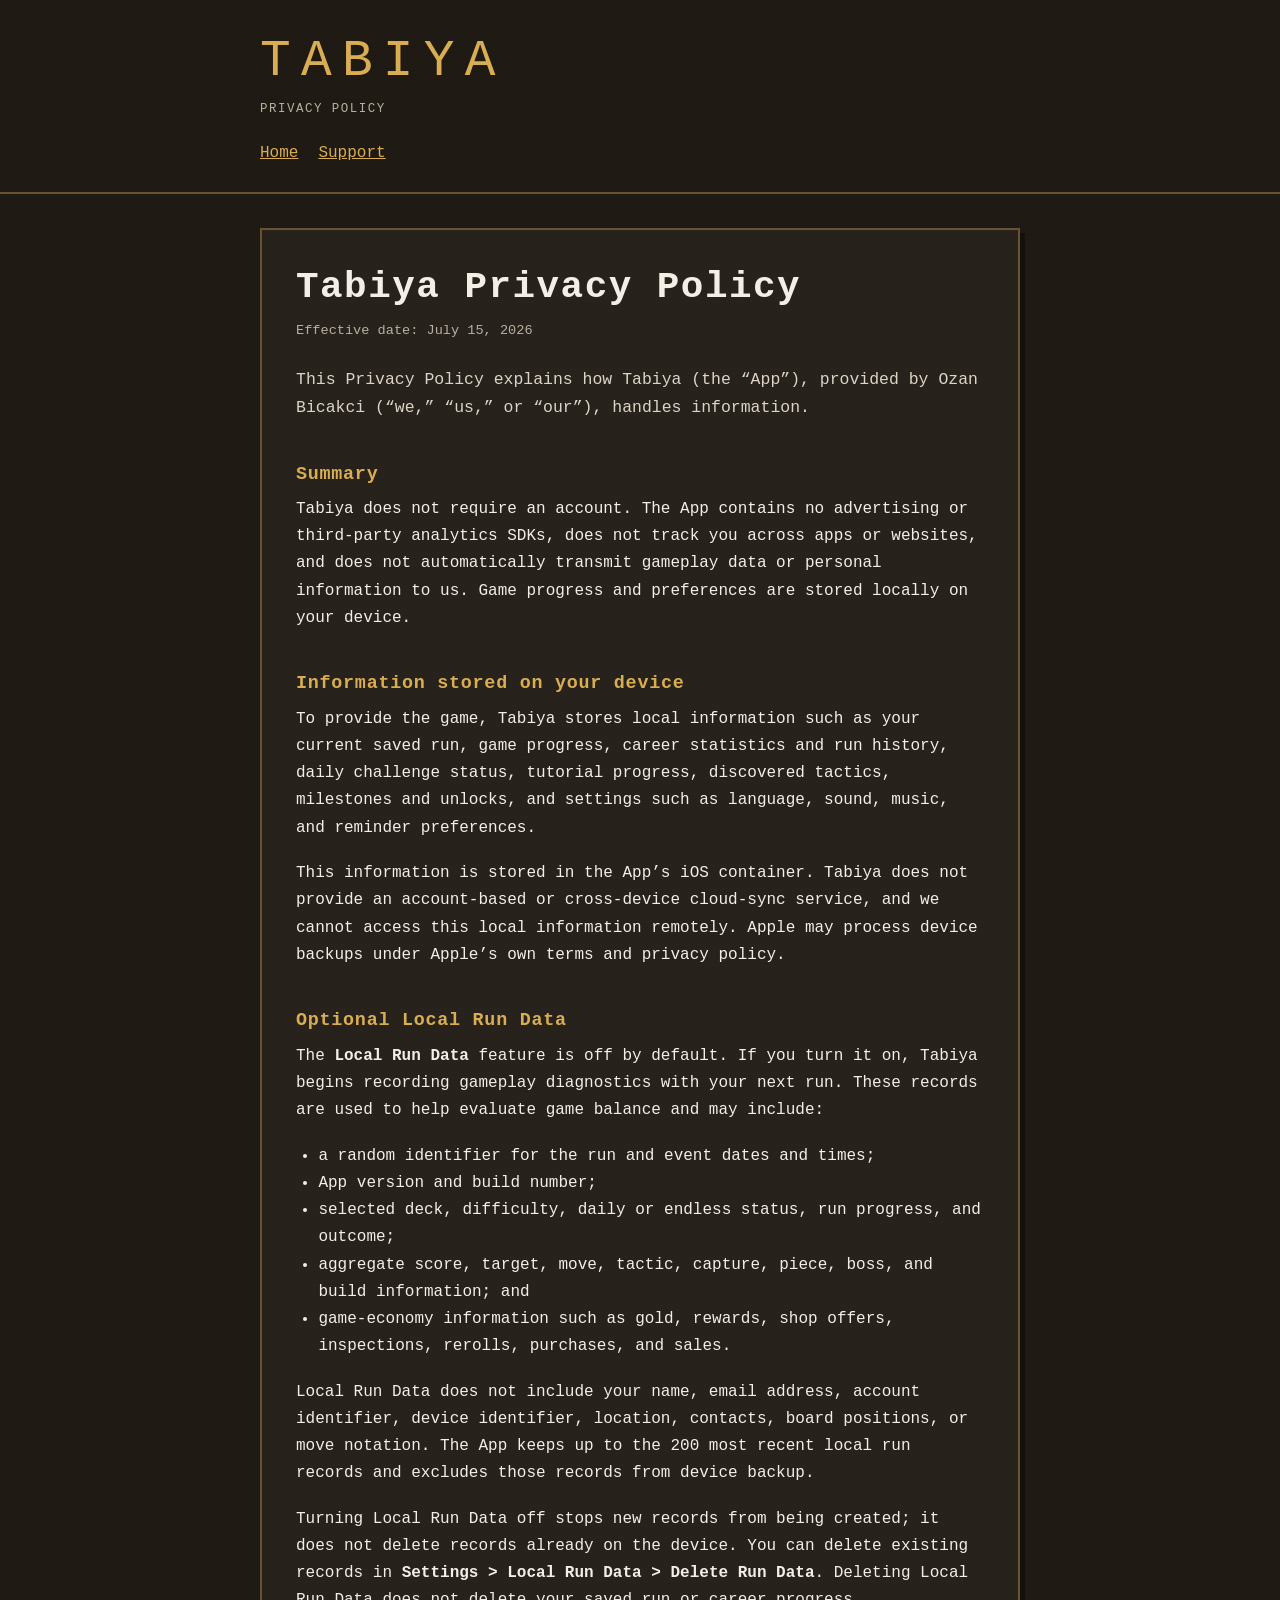
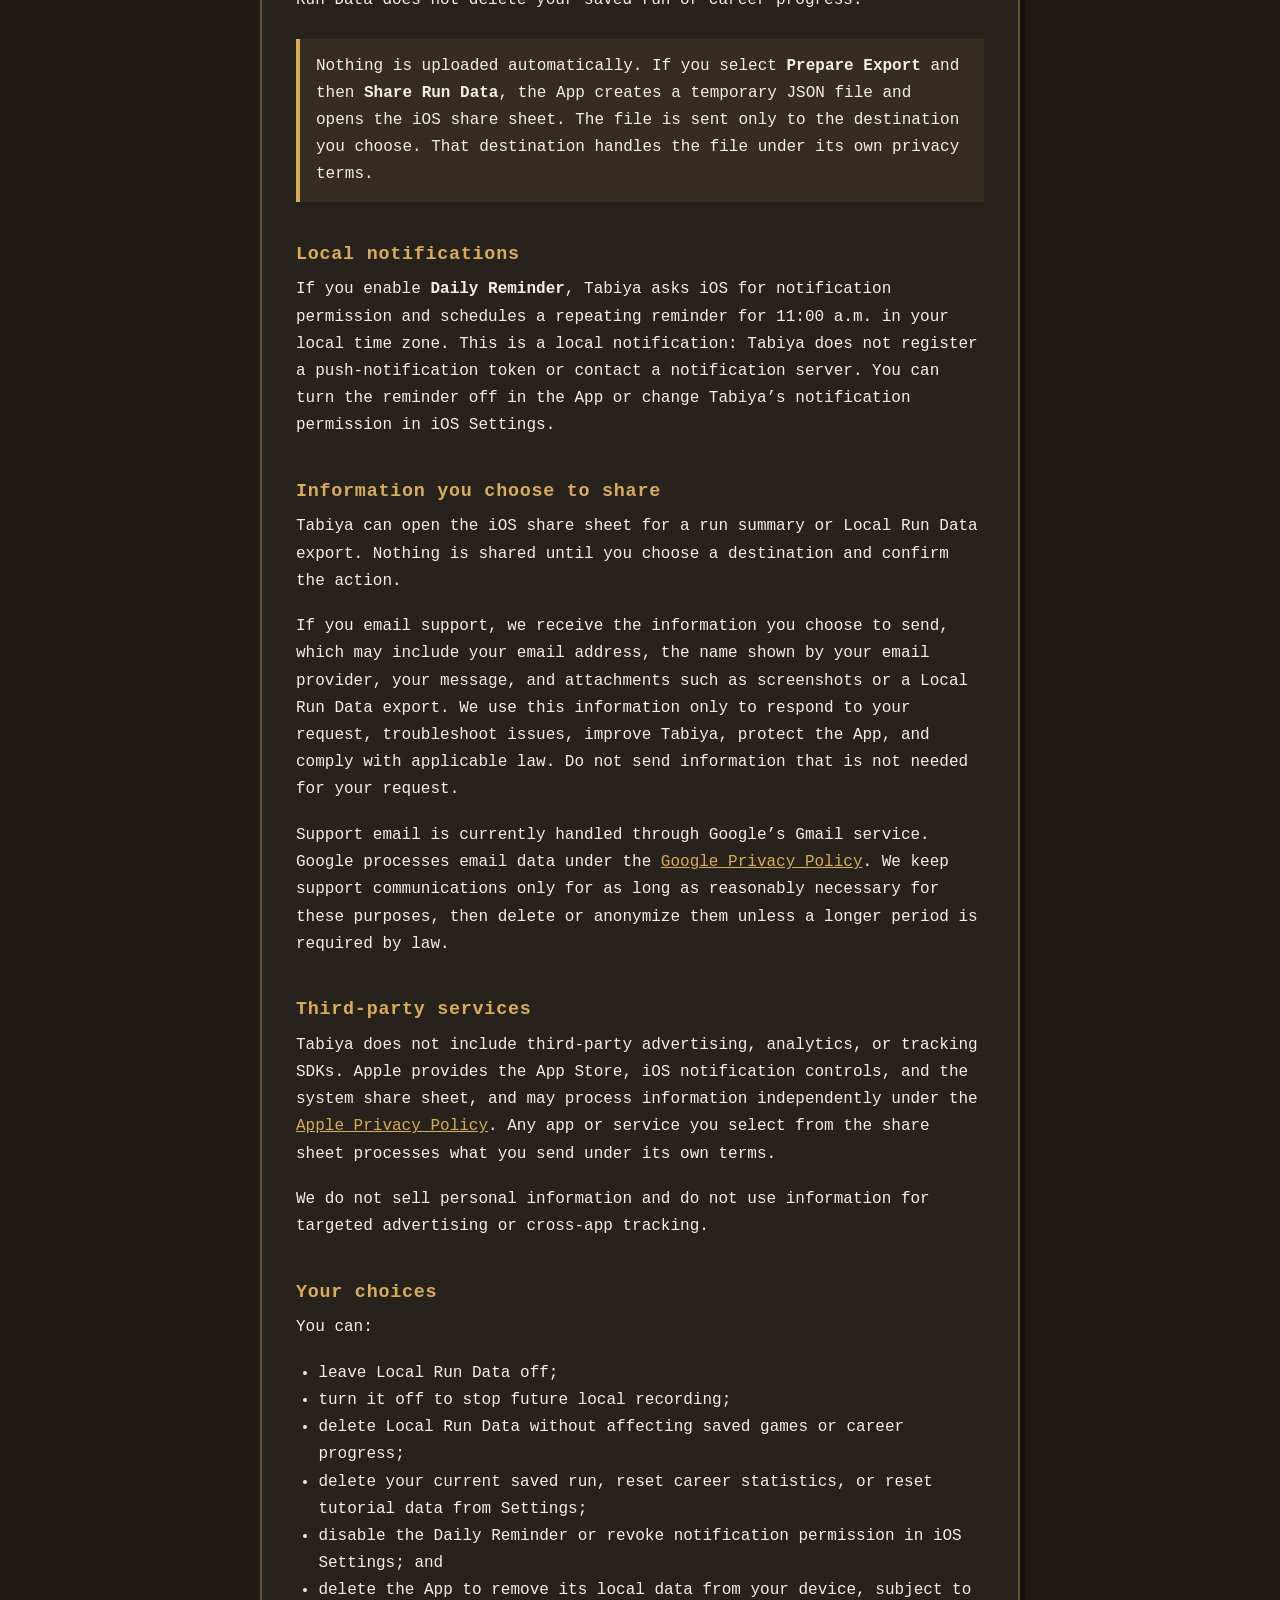
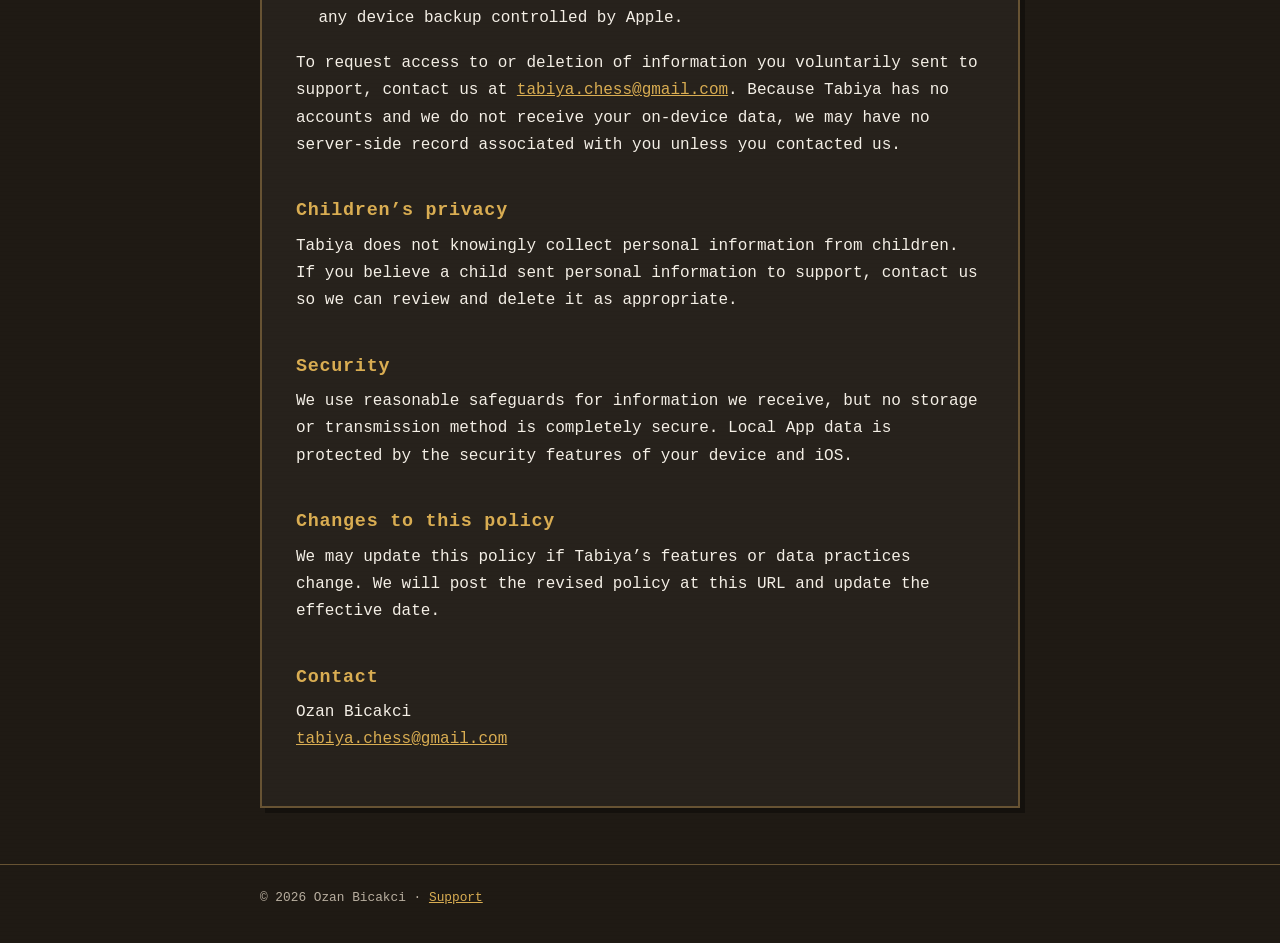
==== privacy/index.html @ c578c51e "Publish Tabiya privacy and support site" ====
<!doctype html>
<html lang="en">
<head>
  <meta charset="utf-8">
  <meta name="viewport" content="width=device-width, initial-scale=1">
  <meta name="description" content="Privacy Policy for Tabiya, the chess roguelike for iPhone.">
  <meta name="theme-color" content="#1f1a14">
  <link rel="canonical" href="https://saladzar7.github.io/tabiya/privacy/">
  <title>Privacy Policy — Tabiya</title>
  <link rel="stylesheet" href="../assets/styles.css">
</head>
<body>
  <header>
    <div class="shell">
      <p class="brand">TABIYA</p>
      <p class="eyebrow">Privacy Policy</p>
      <nav aria-label="Main navigation">
        <a href="../">Home</a>
        <a href="../support/">Support</a>
      </nav>
    </div>
  </header>
  <main class="shell">
    <article class="panel">
      <h1>Tabiya Privacy Policy</h1>
      <p class="meta">Effective date: July 15, 2026</p>
      <p class="lede">This Privacy Policy explains how Tabiya (the “App”), provided by Ozan Bicakci (“we,” “us,” or “our”), handles information.</p>

      <h2>Summary</h2>
      <p>Tabiya does not require an account. The App contains no advertising or third-party analytics SDKs, does not track you across apps or websites, and does not automatically transmit gameplay data or personal information to us. Game progress and preferences are stored locally on your device.</p>

      <h2>Information stored on your device</h2>
      <p>To provide the game, Tabiya stores local information such as your current saved run, game progress, career statistics and run history, daily challenge status, tutorial progress, discovered tactics, milestones and unlocks, and settings such as language, sound, music, and reminder preferences.</p>
      <p>This information is stored in the App’s iOS container. Tabiya does not provide an account-based or cross-device cloud-sync service, and we cannot access this local information remotely. Apple may process device backups under Apple’s own terms and privacy policy.</p>

      <h2>Optional Local Run Data</h2>
      <p>The <strong>Local Run Data</strong> feature is off by default. If you turn it on, Tabiya begins recording gameplay diagnostics with your next run. These records are used to help evaluate game balance and may include:</p>
      <ul>
        <li>a random identifier for the run and event dates and times;</li>
        <li>App version and build number;</li>
        <li>selected deck, difficulty, daily or endless status, run progress, and outcome;</li>
        <li>aggregate score, target, move, tactic, capture, piece, boss, and build information; and</li>
        <li>game-economy information such as gold, rewards, shop offers, inspections, rerolls, purchases, and sales.</li>
      </ul>
      <p>Local Run Data does not include your name, email address, account identifier, device identifier, location, contacts, board positions, or move notation. The App keeps up to the 200 most recent local run records and excludes those records from device backup.</p>
      <p>Turning Local Run Data off stops new records from being created; it does not delete records already on the device. You can delete existing records in <strong>Settings &gt; Local Run Data &gt; Delete Run Data</strong>. Deleting Local Run Data does not delete your saved run or career progress.</p>
      <p class="callout">Nothing is uploaded automatically. If you select <strong>Prepare Export</strong> and then <strong>Share Run Data</strong>, the App creates a temporary JSON file and opens the iOS share sheet. The file is sent only to the destination you choose. That destination handles the file under its own privacy terms.</p>

      <h2>Local notifications</h2>
      <p>If you enable <strong>Daily Reminder</strong>, Tabiya asks iOS for notification permission and schedules a repeating reminder for 11:00 a.m. in your local time zone. This is a local notification: Tabiya does not register a push-notification token or contact a notification server. You can turn the reminder off in the App or change Tabiya’s notification permission in iOS Settings.</p>

      <h2>Information you choose to share</h2>
      <p>Tabiya can open the iOS share sheet for a run summary or Local Run Data export. Nothing is shared until you choose a destination and confirm the action.</p>
      <p>If you email support, we receive the information you choose to send, which may include your email address, the name shown by your email provider, your message, and attachments such as screenshots or a Local Run Data export. We use this information only to respond to your request, troubleshoot issues, improve Tabiya, protect the App, and comply with applicable law. Do not send information that is not needed for your request.</p>
      <p>Support email is currently handled through Google’s Gmail service. Google processes email data under the <a href="https://policies.google.com/privacy">Google Privacy Policy</a>. We keep support communications only for as long as reasonably necessary for these purposes, then delete or anonymize them unless a longer period is required by law.</p>

      <h2>Third-party services</h2>
      <p>Tabiya does not include third-party advertising, analytics, or tracking SDKs. Apple provides the App Store, iOS notification controls, and the system share sheet, and may process information independently under the <a href="https://www.apple.com/legal/privacy/">Apple Privacy Policy</a>. Any app or service you select from the share sheet processes what you send under its own terms.</p>
      <p>We do not sell personal information and do not use information for targeted advertising or cross-app tracking.</p>

      <h2>Your choices</h2>
      <p>You can:</p>
      <ul>
        <li>leave Local Run Data off;</li>
        <li>turn it off to stop future local recording;</li>
        <li>delete Local Run Data without affecting saved games or career progress;</li>
        <li>delete your current saved run, reset career statistics, or reset tutorial data from Settings;</li>
        <li>disable the Daily Reminder or revoke notification permission in iOS Settings; and</li>
        <li>delete the App to remove its local data from your device, subject to any device backup controlled by Apple.</li>
      </ul>
      <p>To request access to or deletion of information you voluntarily sent to support, contact us at <a href="mailto:tabiya.chess@gmail.com">tabiya.chess@gmail.com</a>. Because Tabiya has no accounts and we do not receive your on-device data, we may have no server-side record associated with you unless you contacted us.</p>

      <h2>Children’s privacy</h2>
      <p>Tabiya does not knowingly collect personal information from children. If you believe a child sent personal information to support, contact us so we can review and delete it as appropriate.</p>

      <h2>Security</h2>
      <p>We use reasonable safeguards for information we receive, but no storage or transmission method is completely secure. Local App data is protected by the security features of your device and iOS.</p>

      <h2>Changes to this policy</h2>
      <p>We may update this policy if Tabiya’s features or data practices change. We will post the revised policy at this URL and update the effective date.</p>

      <h2>Contact</h2>
      <p>Ozan Bicakci<br><a href="mailto:tabiya.chess@gmail.com">tabiya.chess@gmail.com</a></p>
    </article>
  </main>
  <footer>
    <div class="shell">© 2026 Ozan Bicakci · <a href="../support/">Support</a></div>
  </footer>
</body>
</html>
---- assets/styles.css ----
:root {
  color-scheme: dark;
  --background: #1f1a14;
  --panel: #292219;
  --text: #f4efe6;
  --muted: #b9afa0;
  --gold: #d9ad52;
  --border: #675333;
  --focus: #67cbe8;
}

* { box-sizing: border-box; }

html { background: var(--background); }

body {
  margin: 0;
  color: var(--text);
  background:
    repeating-linear-gradient(
      to bottom,
      rgba(0, 0, 0, 0) 0,
      rgba(0, 0, 0, 0) 3px,
      rgba(0, 0, 0, 0.08) 4px
    ),
    var(--background);
  font-family: ui-monospace, SFMono-Regular, Menlo, Monaco, Consolas, monospace;
  font-size: 16px;
  line-height: 1.7;
}

a { color: var(--gold); }
a:hover { color: #f2cf82; }
a:focus-visible {
  outline: 3px solid var(--focus);
  outline-offset: 3px;
}

.shell {
  width: min(760px, calc(100% - 32px));
  margin: 0 auto;
}

header {
  padding: 36px 0 24px;
  border-bottom: 2px solid var(--border);
}

.brand {
  margin: 0;
  color: var(--gold);
  font-size: clamp(1.8rem, 8vw, 3.2rem);
  letter-spacing: 0.2em;
  line-height: 1;
}

.eyebrow {
  margin: 12px 0 0;
  color: var(--muted);
  font-size: 0.78rem;
  letter-spacing: 0.12em;
  text-transform: uppercase;
}

nav {
  display: flex;
  flex-wrap: wrap;
  gap: 12px 20px;
  margin-top: 20px;
}

main { padding: 34px 0 56px; }

.panel {
  padding: clamp(20px, 5vw, 34px);
  background: rgba(255, 255, 255, 0.035);
  border: 2px solid var(--border);
  box-shadow: 5px 5px 0 rgba(0, 0, 0, 0.35);
}

h1, h2, h3 {
  line-height: 1.25;
  letter-spacing: 0.04em;
}

h1 { margin: 0 0 8px; font-size: clamp(1.65rem, 6vw, 2.35rem); }
h2 { margin: 2.2em 0 0.5em; color: var(--gold); font-size: 1.15rem; }
h3 { margin: 1.7em 0 0.35em; font-size: 1rem; }
p, ul { margin: 0.65em 0 1.15em; }
ul { padding-left: 1.4em; }

.lede { color: #ddd4c7; font-size: 1.03rem; }
.meta { margin: 0 0 1.8em; color: var(--muted); font-size: 0.85rem; }
.callout {
  margin: 1.5em 0;
  padding: 14px 16px;
  background: rgba(217, 173, 82, 0.08);
  border-left: 4px solid var(--gold);
}

footer {
  padding: 22px 0 34px;
  color: var(--muted);
  border-top: 1px solid var(--border);
  font-size: 0.8rem;
}

@media (max-width: 520px) {
  body { font-size: 15px; }
  header { padding-top: 26px; }
  main { padding-top: 24px; }
}

@media (prefers-reduced-motion: reduce) {
  *, *::before, *::after {
    scroll-behavior: auto !important;
    transition: none !important;
  }
}
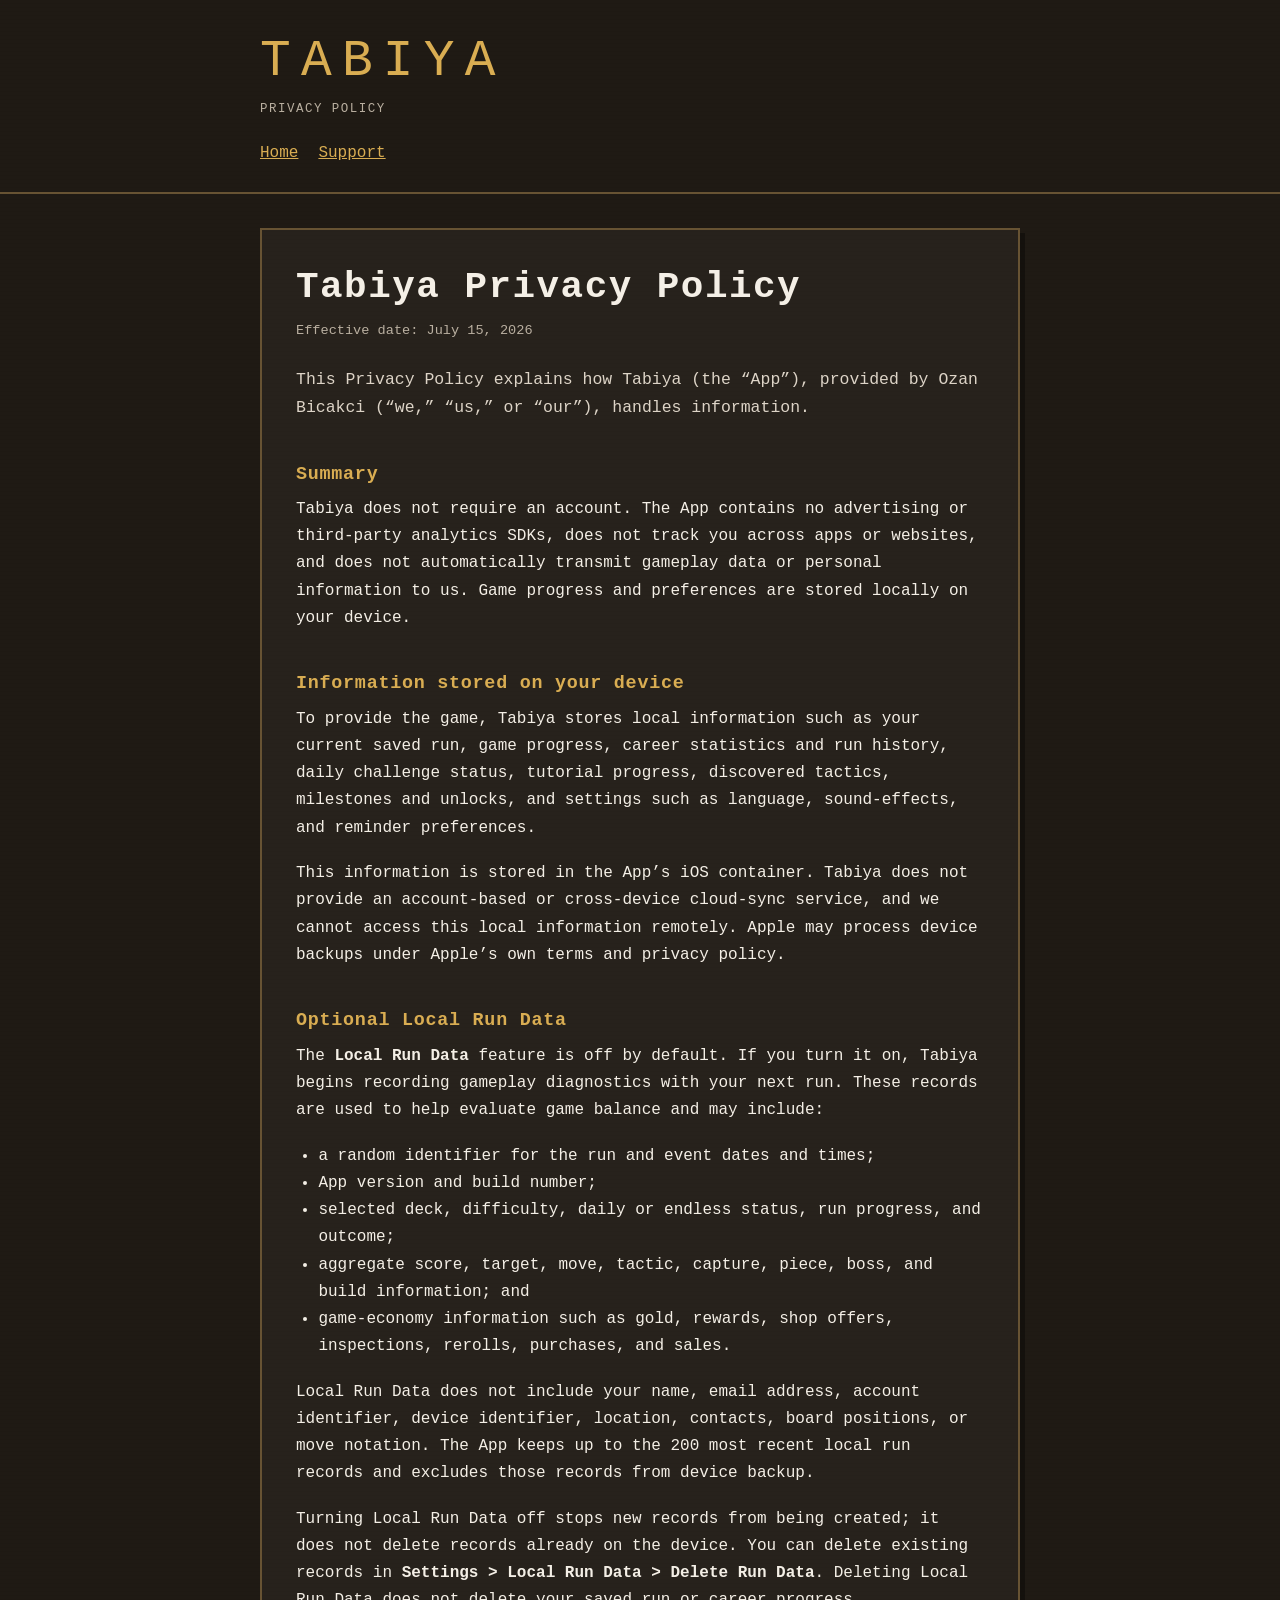
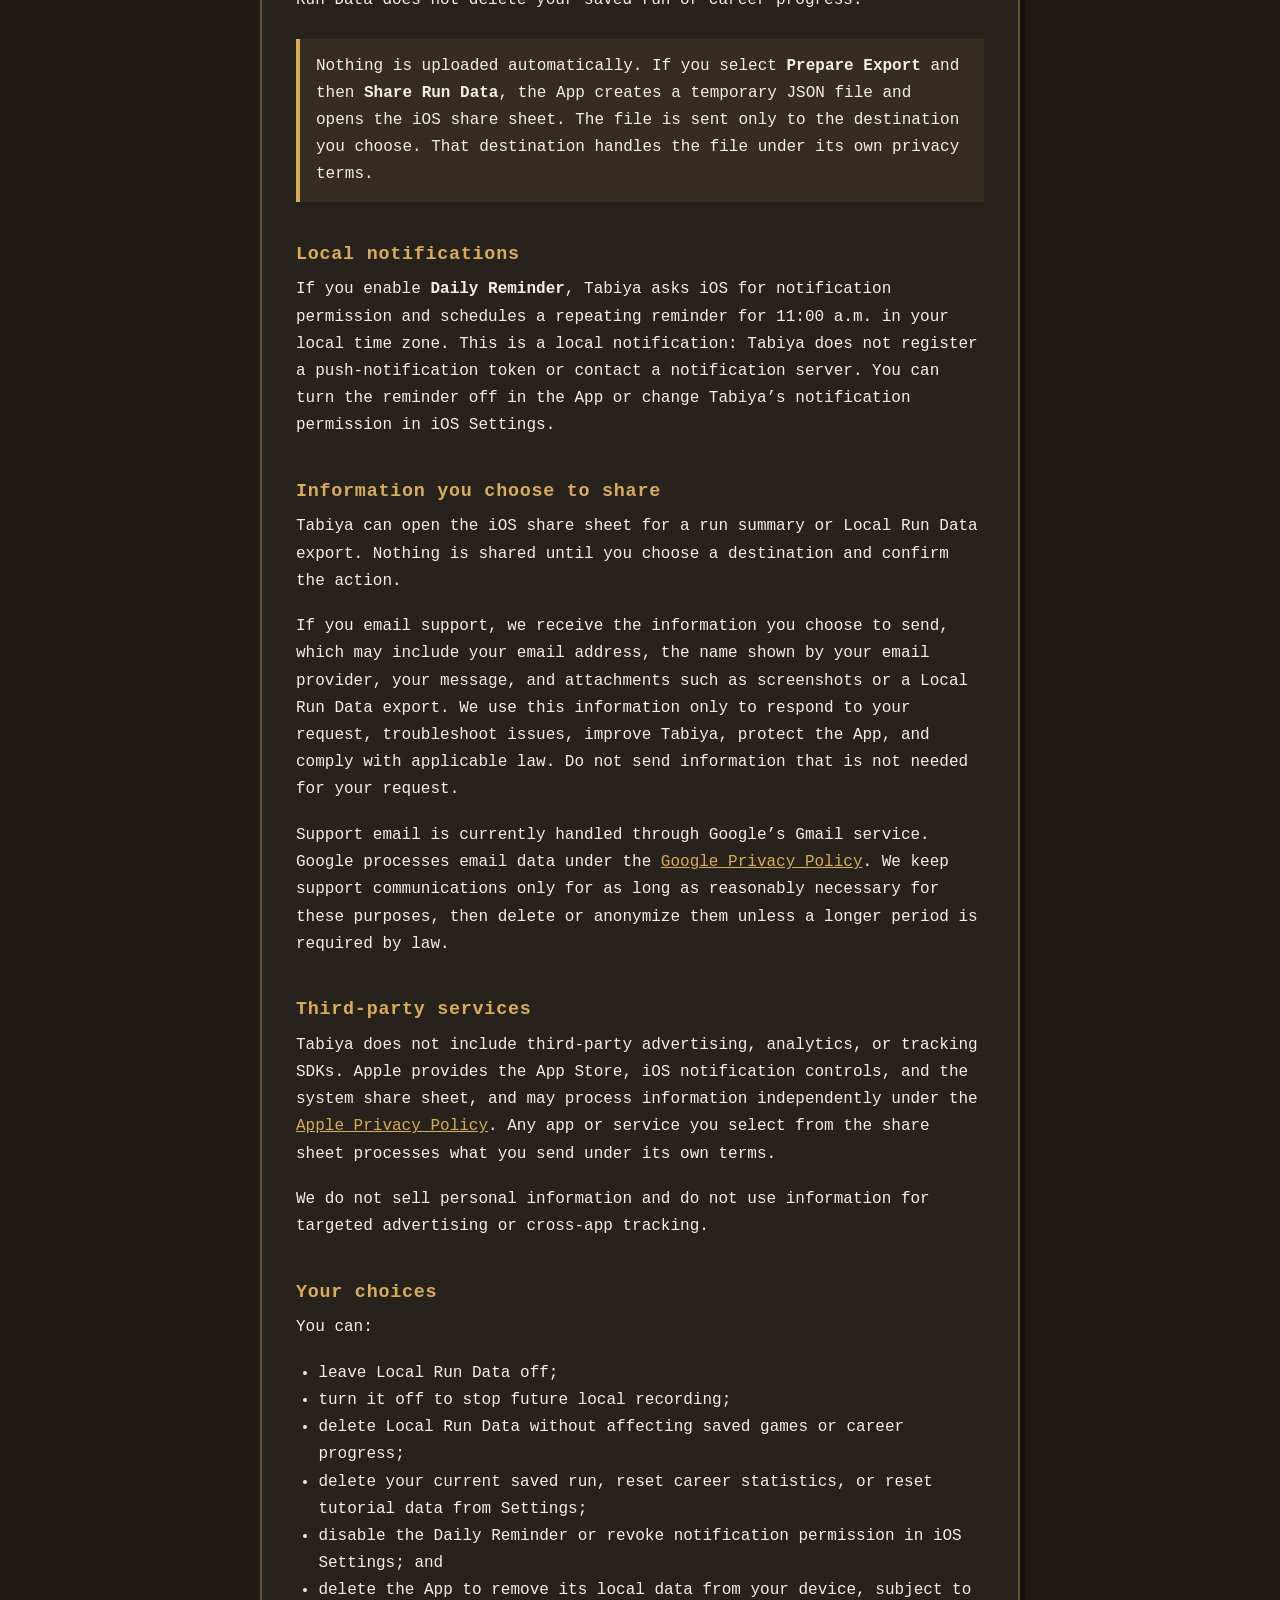
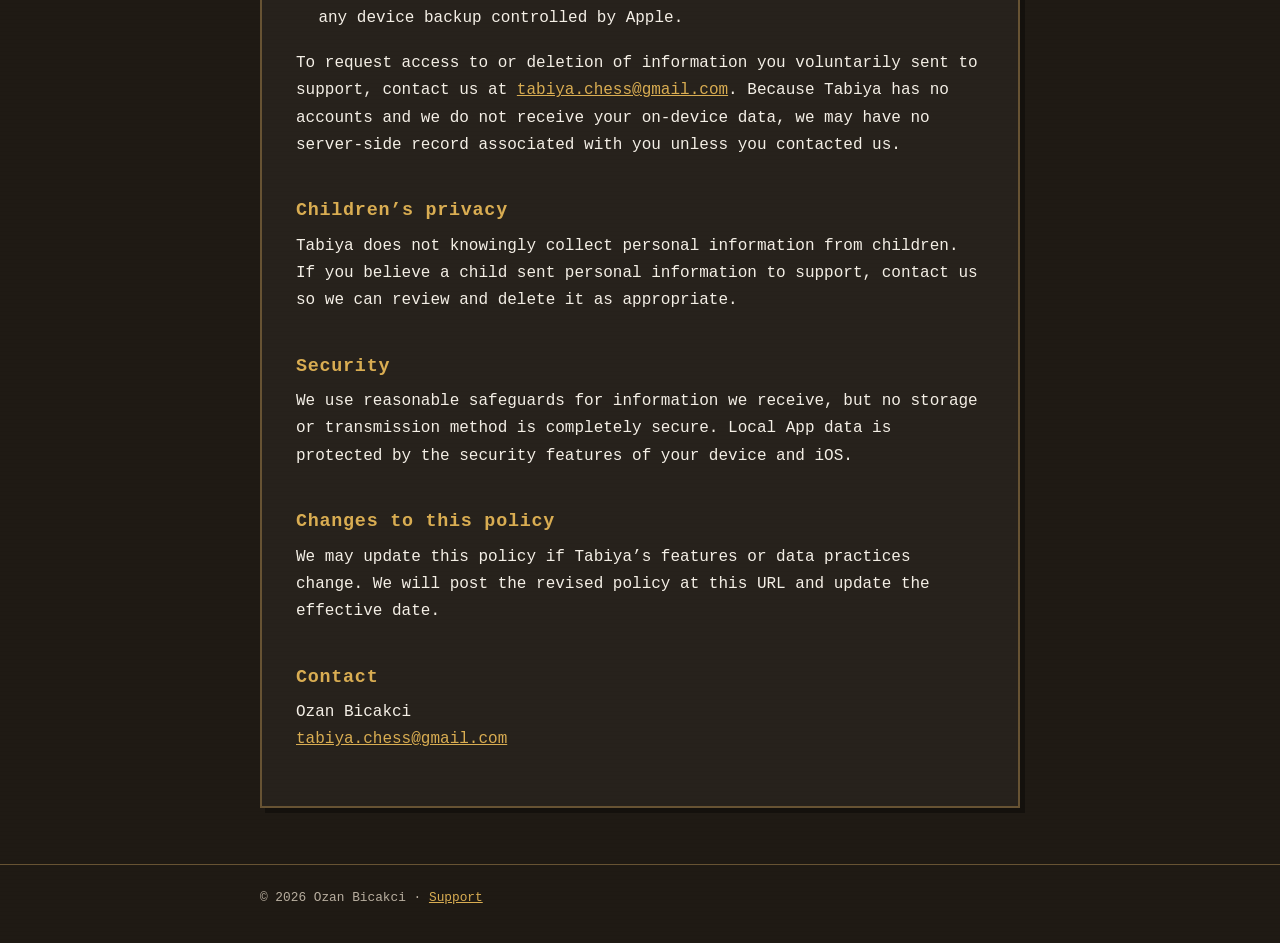
==== commit e4c26d92: "Update SFX-only release support copy" ====
--- a/privacy/index.html
+++ b/privacy/index.html
@@ -30,7 +30,7 @@
       <p>Tabiya does not require an account. The App contains no advertising or third-party analytics SDKs, does not track you across apps or websites, and does not automatically transmit gameplay data or personal information to us. Game progress and preferences are stored locally on your device.</p>
 
       <h2>Information stored on your device</h2>
-      <p>To provide the game, Tabiya stores local information such as your current saved run, game progress, career statistics and run history, daily challenge status, tutorial progress, discovered tactics, milestones and unlocks, and settings such as language, sound, music, and reminder preferences.</p>
+      <p>To provide the game, Tabiya stores local information such as your current saved run, game progress, career statistics and run history, daily challenge status, tutorial progress, discovered tactics, milestones and unlocks, and settings such as language, sound-effects, and reminder preferences.</p>
       <p>This information is stored in the App’s iOS container. Tabiya does not provide an account-based or cross-device cloud-sync service, and we cannot access this local information remotely. Apple may process device backups under Apple’s own terms and privacy policy.</p>
 
       <h2>Optional Local Run Data</h2>
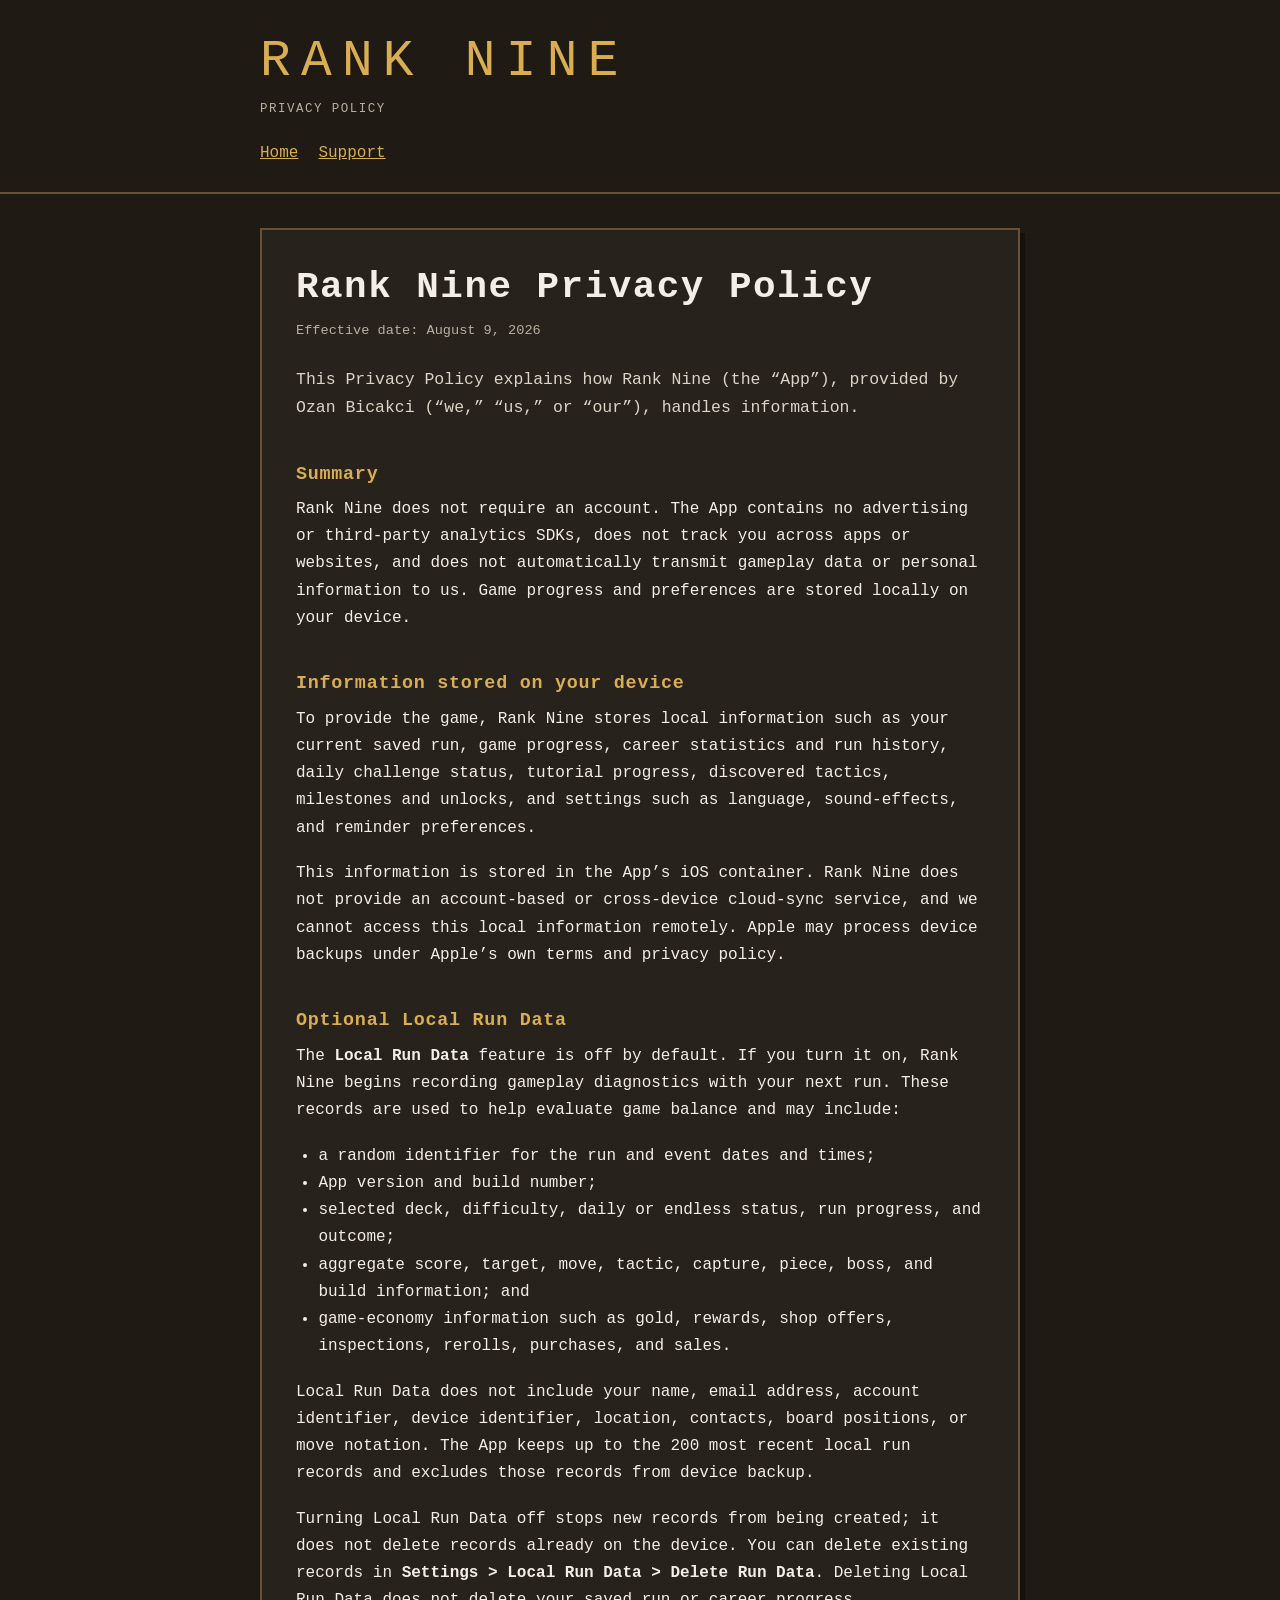
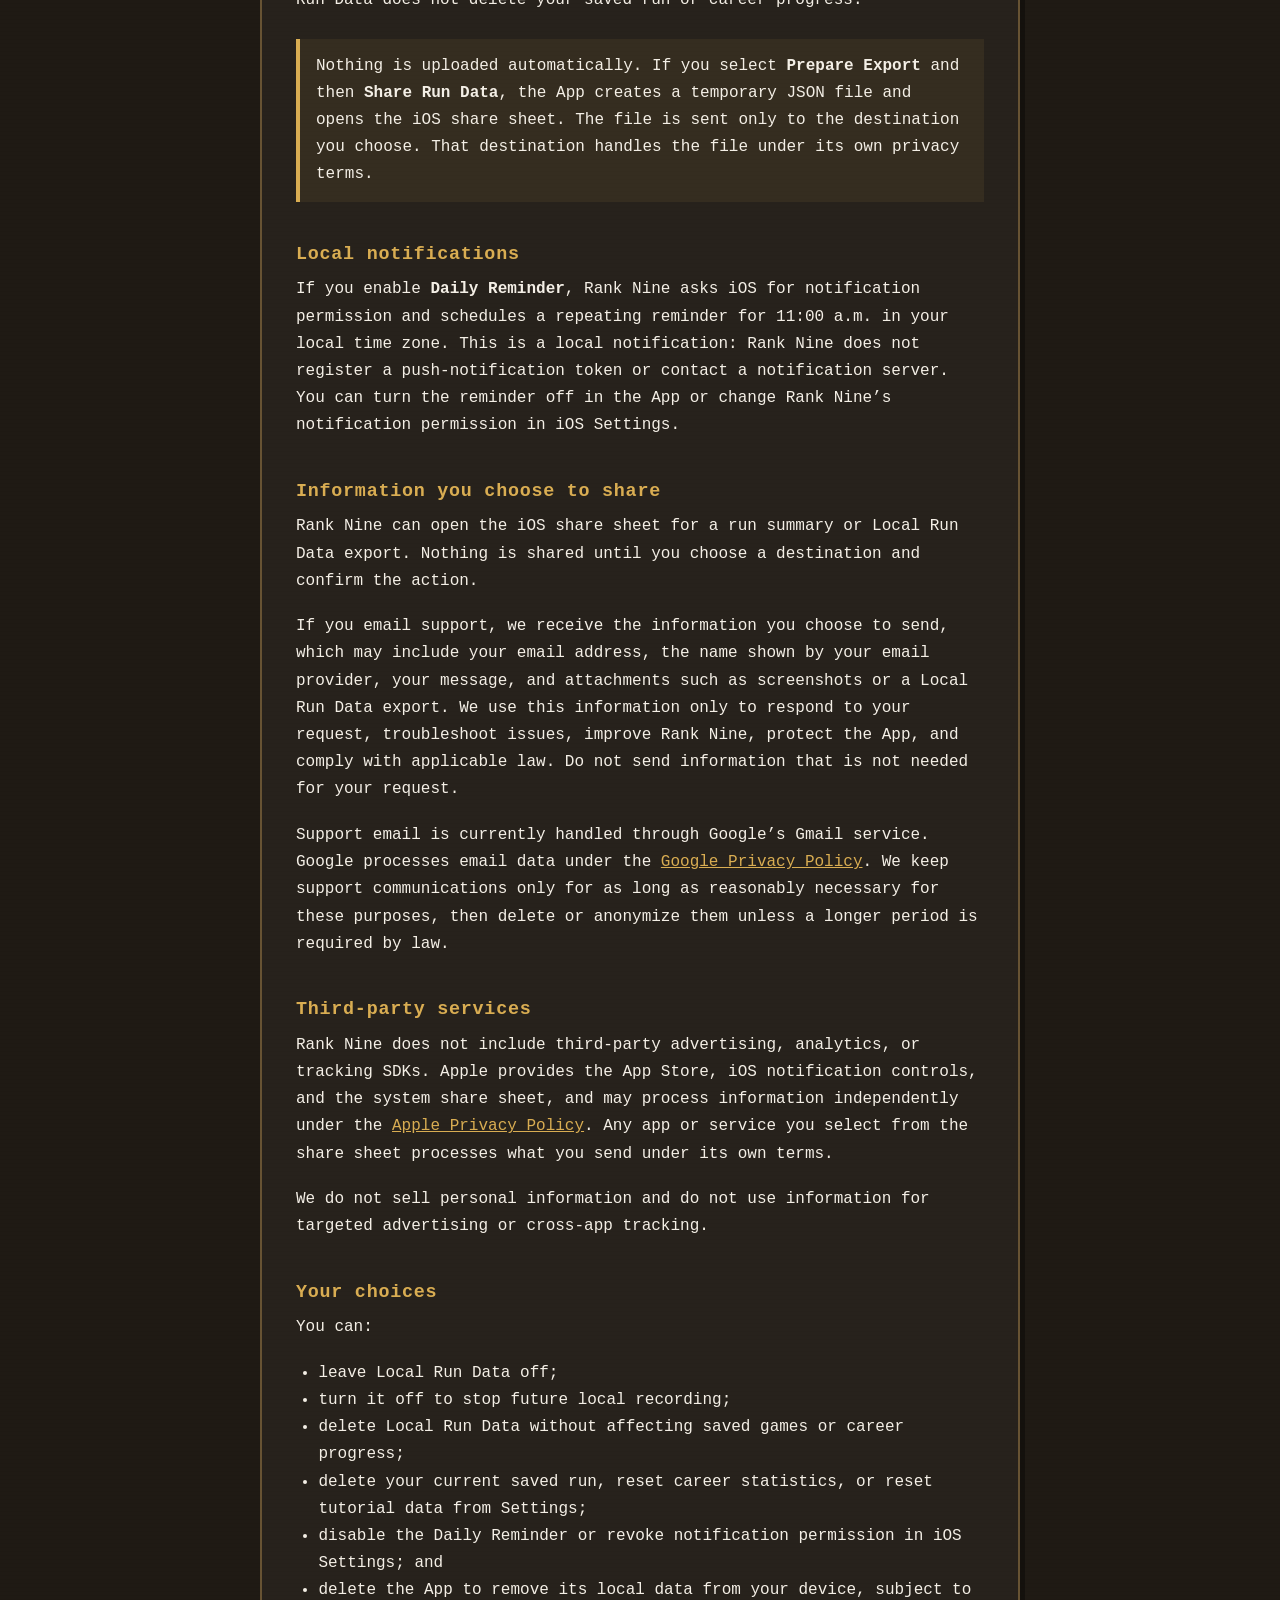
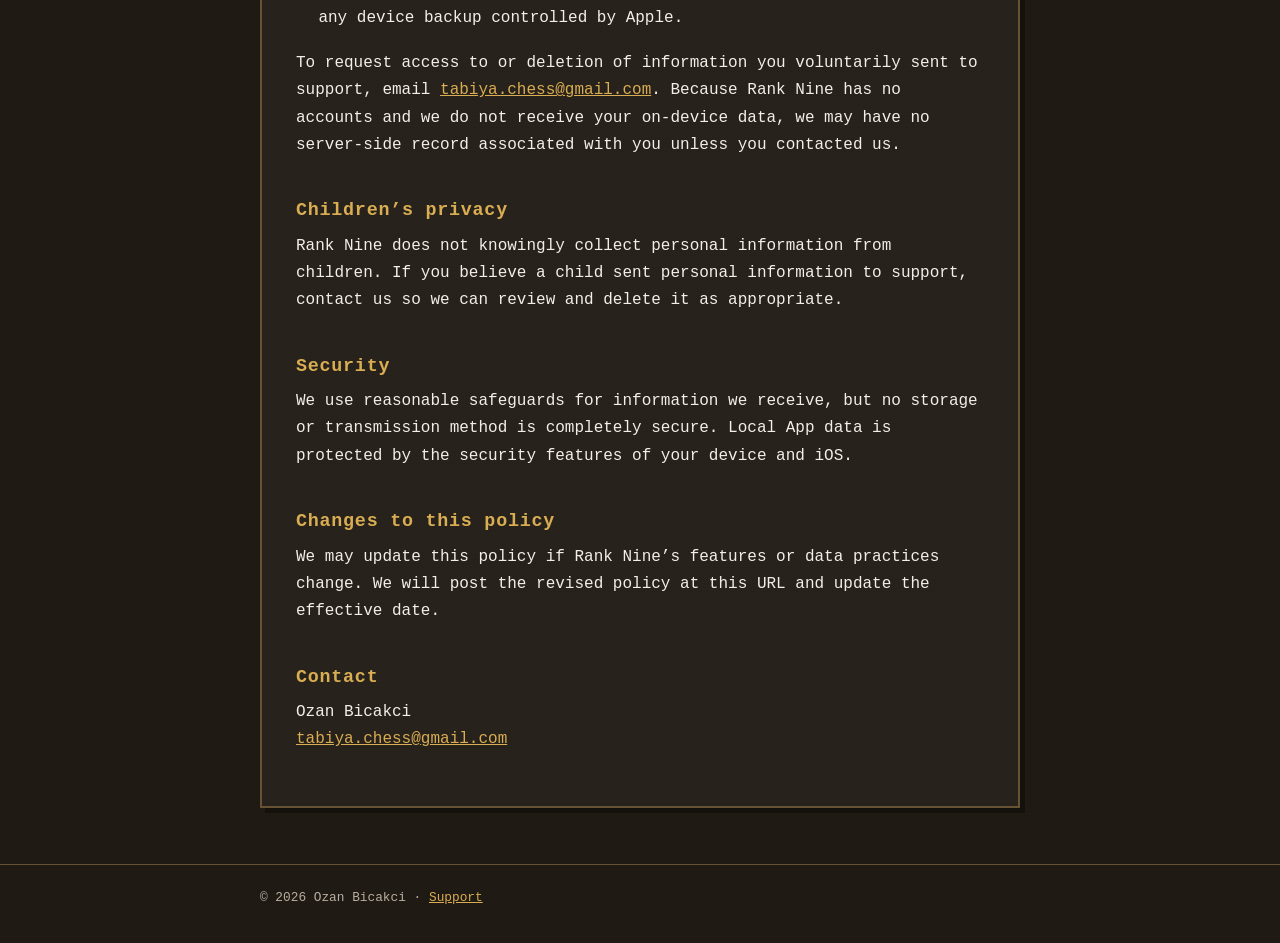
==== commit ea3dd03e: "Update public site for Rank Nine launch" ====
--- a/privacy/index.html
+++ b/privacy/index.html
@@ -3,16 +3,16 @@
 <head>
   <meta charset="utf-8">
   <meta name="viewport" content="width=device-width, initial-scale=1">
-  <meta name="description" content="Privacy Policy for Tabiya, the chess roguelike for iPhone.">
+  <meta name="description" content="Privacy Policy for Rank Nine, the chess roguelike for iPhone.">
   <meta name="theme-color" content="#1f1a14">
   <link rel="canonical" href="https://saladzar7.github.io/tabiya/privacy/">
-  <title>Privacy Policy — Tabiya</title>
+  <title>Privacy Policy — Rank Nine</title>
   <link rel="stylesheet" href="../assets/styles.css">
 </head>
 <body>
   <header>
     <div class="shell">
-      <p class="brand">TABIYA</p>
+      <p class="brand">RANK NINE</p>
       <p class="eyebrow">Privacy Policy</p>
       <nav aria-label="Main navigation">
         <a href="../">Home</a>
@@ -22,19 +22,19 @@
   </header>
   <main class="shell">
     <article class="panel">
-      <h1>Tabiya Privacy Policy</h1>
-      <p class="meta">Effective date: July 15, 2026</p>
-      <p class="lede">This Privacy Policy explains how Tabiya (the “App”), provided by Ozan Bicakci (“we,” “us,” or “our”), handles information.</p>
+      <h1>Rank Nine Privacy Policy</h1>
+      <p class="meta">Effective date: August 9, 2026</p>
+      <p class="lede">This Privacy Policy explains how Rank Nine (the “App”), provided by Ozan Bicakci (“we,” “us,” or “our”), handles information.</p>
 
       <h2>Summary</h2>
-      <p>Tabiya does not require an account. The App contains no advertising or third-party analytics SDKs, does not track you across apps or websites, and does not automatically transmit gameplay data or personal information to us. Game progress and preferences are stored locally on your device.</p>
+      <p>Rank Nine does not require an account. The App contains no advertising or third-party analytics SDKs, does not track you across apps or websites, and does not automatically transmit gameplay data or personal information to us. Game progress and preferences are stored locally on your device.</p>
 
       <h2>Information stored on your device</h2>
-      <p>To provide the game, Tabiya stores local information such as your current saved run, game progress, career statistics and run history, daily challenge status, tutorial progress, discovered tactics, milestones and unlocks, and settings such as language, sound-effects, and reminder preferences.</p>
-      <p>This information is stored in the App’s iOS container. Tabiya does not provide an account-based or cross-device cloud-sync service, and we cannot access this local information remotely. Apple may process device backups under Apple’s own terms and privacy policy.</p>
+      <p>To provide the game, Rank Nine stores local information such as your current saved run, game progress, career statistics and run history, daily challenge status, tutorial progress, discovered tactics, milestones and unlocks, and settings such as language, sound-effects, and reminder preferences.</p>
+      <p>This information is stored in the App’s iOS container. Rank Nine does not provide an account-based or cross-device cloud-sync service, and we cannot access this local information remotely. Apple may process device backups under Apple’s own terms and privacy policy.</p>
 
       <h2>Optional Local Run Data</h2>
-      <p>The <strong>Local Run Data</strong> feature is off by default. If you turn it on, Tabiya begins recording gameplay diagnostics with your next run. These records are used to help evaluate game balance and may include:</p>
+      <p>The <strong>Local Run Data</strong> feature is off by default. If you turn it on, Rank Nine begins recording gameplay diagnostics with your next run. These records are used to help evaluate game balance and may include:</p>
       <ul>
         <li>a random identifier for the run and event dates and times;</li>
         <li>App version and build number;</li>
@@ -47,15 +47,15 @@
       <p class="callout">Nothing is uploaded automatically. If you select <strong>Prepare Export</strong> and then <strong>Share Run Data</strong>, the App creates a temporary JSON file and opens the iOS share sheet. The file is sent only to the destination you choose. That destination handles the file under its own privacy terms.</p>
 
       <h2>Local notifications</h2>
-      <p>If you enable <strong>Daily Reminder</strong>, Tabiya asks iOS for notification permission and schedules a repeating reminder for 11:00 a.m. in your local time zone. This is a local notification: Tabiya does not register a push-notification token or contact a notification server. You can turn the reminder off in the App or change Tabiya’s notification permission in iOS Settings.</p>
+      <p>If you enable <strong>Daily Reminder</strong>, Rank Nine asks iOS for notification permission and schedules a repeating reminder for 11:00 a.m. in your local time zone. This is a local notification: Rank Nine does not register a push-notification token or contact a notification server. You can turn the reminder off in the App or change Rank Nine’s notification permission in iOS Settings.</p>
 
       <h2>Information you choose to share</h2>
-      <p>Tabiya can open the iOS share sheet for a run summary or Local Run Data export. Nothing is shared until you choose a destination and confirm the action.</p>
-      <p>If you email support, we receive the information you choose to send, which may include your email address, the name shown by your email provider, your message, and attachments such as screenshots or a Local Run Data export. We use this information only to respond to your request, troubleshoot issues, improve Tabiya, protect the App, and comply with applicable law. Do not send information that is not needed for your request.</p>
+      <p>Rank Nine can open the iOS share sheet for a run summary or Local Run Data export. Nothing is shared until you choose a destination and confirm the action.</p>
+      <p>If you email support, we receive the information you choose to send, which may include your email address, the name shown by your email provider, your message, and attachments such as screenshots or a Local Run Data export. We use this information only to respond to your request, troubleshoot issues, improve Rank Nine, protect the App, and comply with applicable law. Do not send information that is not needed for your request.</p>
       <p>Support email is currently handled through Google’s Gmail service. Google processes email data under the <a href="https://policies.google.com/privacy">Google Privacy Policy</a>. We keep support communications only for as long as reasonably necessary for these purposes, then delete or anonymize them unless a longer period is required by law.</p>
 
       <h2>Third-party services</h2>
-      <p>Tabiya does not include third-party advertising, analytics, or tracking SDKs. Apple provides the App Store, iOS notification controls, and the system share sheet, and may process information independently under the <a href="https://www.apple.com/legal/privacy/">Apple Privacy Policy</a>. Any app or service you select from the share sheet processes what you send under its own terms.</p>
+      <p>Rank Nine does not include third-party advertising, analytics, or tracking SDKs. Apple provides the App Store, iOS notification controls, and the system share sheet, and may process information independently under the <a href="https://www.apple.com/legal/privacy/">Apple Privacy Policy</a>. Any app or service you select from the share sheet processes what you send under its own terms.</p>
       <p>We do not sell personal information and do not use information for targeted advertising or cross-app tracking.</p>
 
       <h2>Your choices</h2>
@@ -68,16 +68,16 @@
         <li>disable the Daily Reminder or revoke notification permission in iOS Settings; and</li>
         <li>delete the App to remove its local data from your device, subject to any device backup controlled by Apple.</li>
       </ul>
-      <p>To request access to or deletion of information you voluntarily sent to support, contact us at <a href="mailto:tabiya.chess@gmail.com">tabiya.chess@gmail.com</a>. Because Tabiya has no accounts and we do not receive your on-device data, we may have no server-side record associated with you unless you contacted us.</p>
+      <p>To request access to or deletion of information you voluntarily sent to support, email <a href="mailto:tabiya.chess@gmail.com">tabiya.chess@gmail.com</a>. Because Rank Nine has no accounts and we do not receive your on-device data, we may have no server-side record associated with you unless you contacted us.</p>
 
       <h2>Children’s privacy</h2>
-      <p>Tabiya does not knowingly collect personal information from children. If you believe a child sent personal information to support, contact us so we can review and delete it as appropriate.</p>
+      <p>Rank Nine does not knowingly collect personal information from children. If you believe a child sent personal information to support, contact us so we can review and delete it as appropriate.</p>
 
       <h2>Security</h2>
       <p>We use reasonable safeguards for information we receive, but no storage or transmission method is completely secure. Local App data is protected by the security features of your device and iOS.</p>
 
       <h2>Changes to this policy</h2>
-      <p>We may update this policy if Tabiya’s features or data practices change. We will post the revised policy at this URL and update the effective date.</p>
+      <p>We may update this policy if Rank Nine’s features or data practices change. We will post the revised policy at this URL and update the effective date.</p>
 
       <h2>Contact</h2>
       <p>Ozan Bicakci<br><a href="mailto:tabiya.chess@gmail.com">tabiya.chess@gmail.com</a></p>
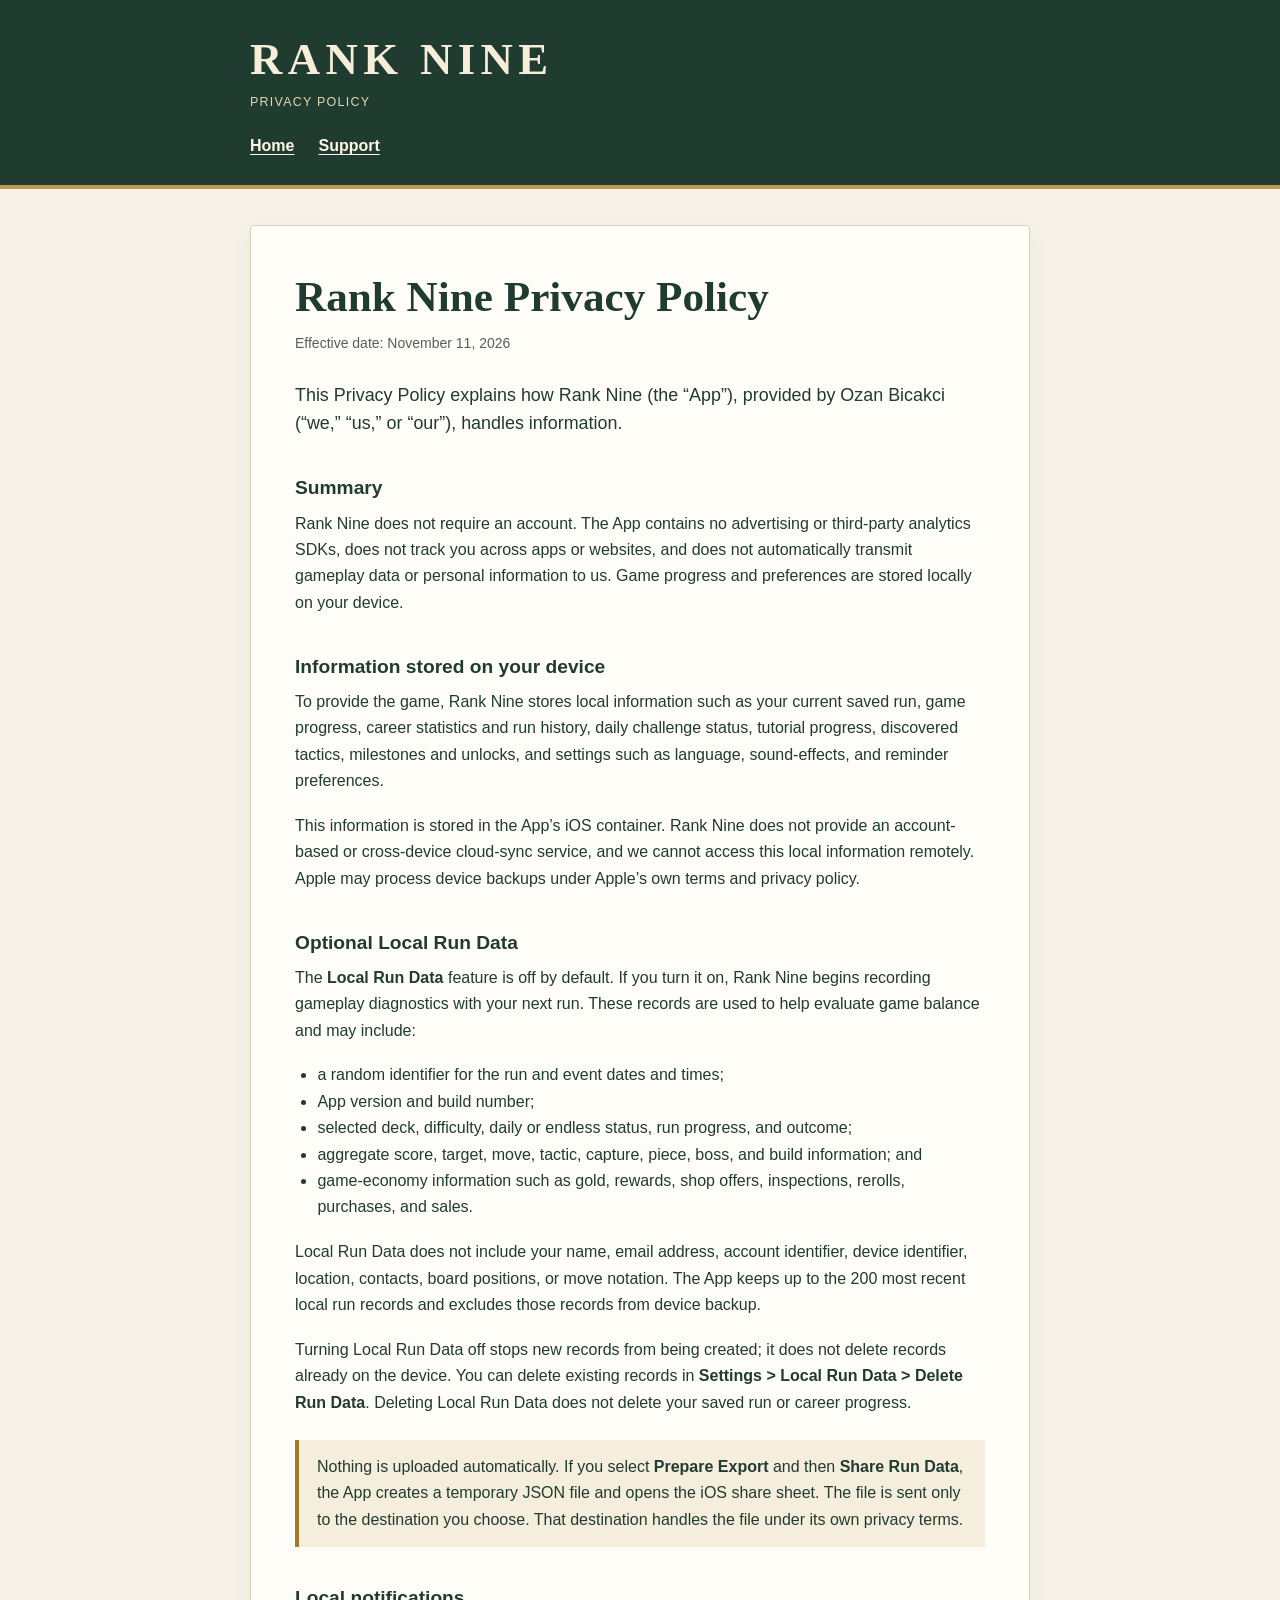
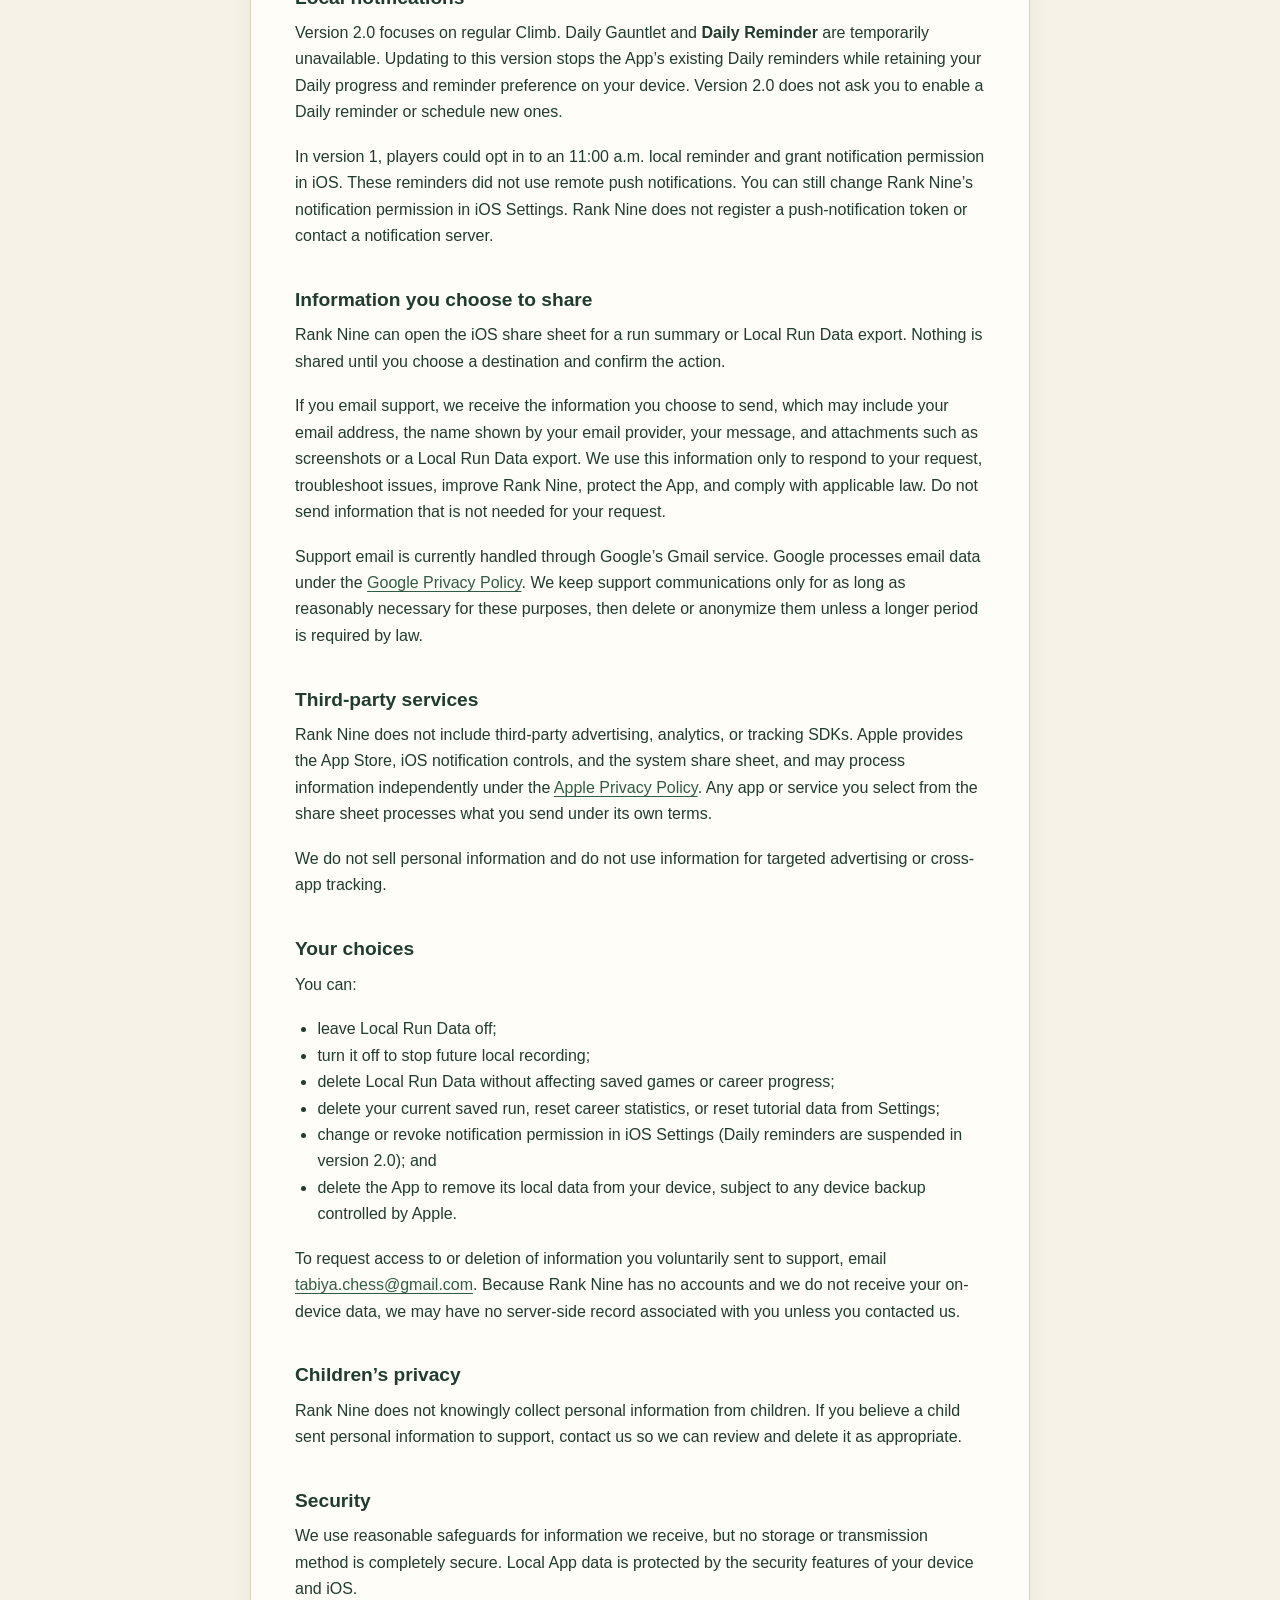
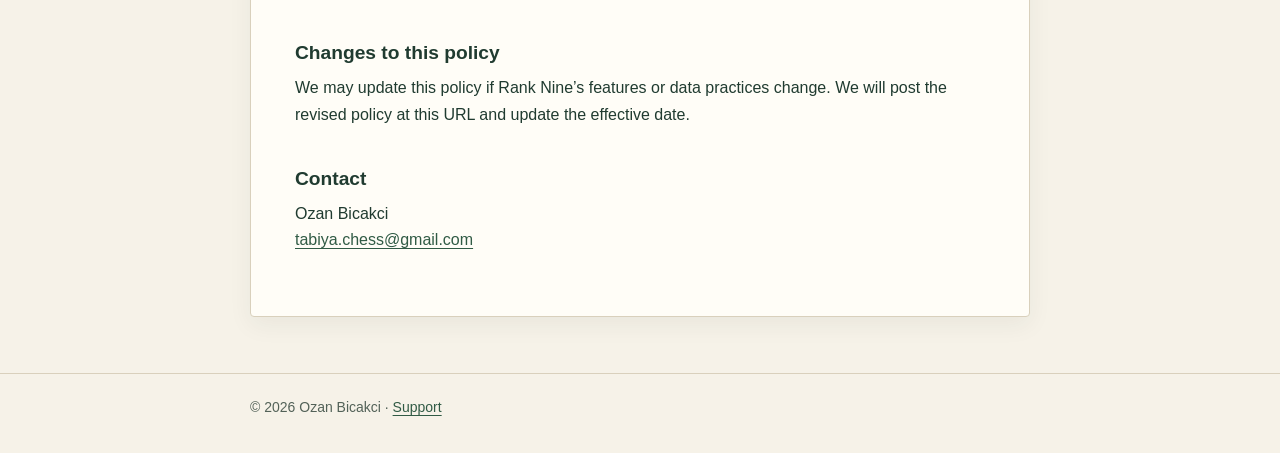
==== commit 00ab4703: "Update Rank Nine support and privacy for version 2" ====
--- a/privacy/index.html
+++ b/privacy/index.html
@@ -4,7 +4,7 @@
   <meta charset="utf-8">
   <meta name="viewport" content="width=device-width, initial-scale=1">
   <meta name="description" content="Privacy Policy for Rank Nine, the chess roguelike for iPhone.">
-  <meta name="theme-color" content="#1f1a14">
+  <meta name="theme-color" content="#203b30">
   <link rel="canonical" href="https://saladzar7.github.io/tabiya/privacy/">
   <title>Privacy Policy — Rank Nine</title>
   <link rel="stylesheet" href="../assets/styles.css">
@@ -23,7 +23,7 @@
   <main class="shell">
     <article class="panel">
       <h1>Rank Nine Privacy Policy</h1>
-      <p class="meta">Effective date: August 9, 2026</p>
+      <p class="meta">Effective date: November 11, 2026</p>
       <p class="lede">This Privacy Policy explains how Rank Nine (the “App”), provided by Ozan Bicakci (“we,” “us,” or “our”), handles information.</p>
 
       <h2>Summary</h2>
@@ -47,7 +47,8 @@
       <p class="callout">Nothing is uploaded automatically. If you select <strong>Prepare Export</strong> and then <strong>Share Run Data</strong>, the App creates a temporary JSON file and opens the iOS share sheet. The file is sent only to the destination you choose. That destination handles the file under its own privacy terms.</p>
 
       <h2>Local notifications</h2>
-      <p>If you enable <strong>Daily Reminder</strong>, Rank Nine asks iOS for notification permission and schedules a repeating reminder for 11:00 a.m. in your local time zone. This is a local notification: Rank Nine does not register a push-notification token or contact a notification server. You can turn the reminder off in the App or change Rank Nine’s notification permission in iOS Settings.</p>
+      <p>Version 2.0 focuses on regular Climb. Daily Gauntlet and <strong>Daily Reminder</strong> are temporarily unavailable. Updating to this version stops the App’s existing Daily reminders while retaining your Daily progress and reminder preference on your device. Version 2.0 does not ask you to enable a Daily reminder or schedule new ones.</p>
+      <p>In version 1, players could opt in to an 11:00 a.m. local reminder and grant notification permission in iOS. These reminders did not use remote push notifications. You can still change Rank Nine’s notification permission in iOS Settings. Rank Nine does not register a push-notification token or contact a notification server.</p>
 
       <h2>Information you choose to share</h2>
       <p>Rank Nine can open the iOS share sheet for a run summary or Local Run Data export. Nothing is shared until you choose a destination and confirm the action.</p>
@@ -65,7 +66,7 @@
         <li>turn it off to stop future local recording;</li>
         <li>delete Local Run Data without affecting saved games or career progress;</li>
         <li>delete your current saved run, reset career statistics, or reset tutorial data from Settings;</li>
-        <li>disable the Daily Reminder or revoke notification permission in iOS Settings; and</li>
+        <li>change or revoke notification permission in iOS Settings (Daily reminders are suspended in version 2.0); and</li>
         <li>delete the App to remove its local data from your device, subject to any device backup controlled by Apple.</li>
       </ul>
       <p>To request access to or deletion of information you voluntarily sent to support, email <a href="mailto:tabiya.chess@gmail.com">tabiya.chess@gmail.com</a>. Because Rank Nine has no accounts and we do not receive your on-device data, we may have no server-side record associated with you unless you contacted us.</p>
--- a/assets/styles.css
+++ b/assets/styles.css
@@ -1,119 +1,44 @@
 :root {
-  color-scheme: dark;
-  --background: #1f1a14;
-  --panel: #292219;
-  --text: #f4efe6;
-  --muted: #b9afa0;
-  --gold: #d9ad52;
-  --border: #675333;
-  --focus: #67cbe8;
+  color-scheme: light;
+  --ink: #203b30;
+  --muted: #536258;
+  --paper: #f6f2e8;
+  --panel: #fffdf7;
+  --gold: #a77827;
+  --border: #d9d0bc;
 }
-
 * { box-sizing: border-box; }
-
-html { background: var(--background); }
-
+html { background: var(--paper); }
 body {
   margin: 0;
-  color: var(--text);
-  background:
-    repeating-linear-gradient(
-      to bottom,
-      rgba(0, 0, 0, 0) 0,
-      rgba(0, 0, 0, 0) 3px,
-      rgba(0, 0, 0, 0.08) 4px
-    ),
-    var(--background);
-  font-family: ui-monospace, SFMono-Regular, Menlo, Monaco, Consolas, monospace;
+  color: var(--ink);
+  background: var(--paper);
+  font-family: -apple-system, BlinkMacSystemFont, "Segoe UI", sans-serif;
   font-size: 16px;
-  line-height: 1.7;
+  line-height: 1.65;
 }
-
-a { color: var(--gold); }
-a:hover { color: #f2cf82; }
-a:focus-visible {
-  outline: 3px solid var(--focus);
-  outline-offset: 3px;
-}
-
-.shell {
-  width: min(760px, calc(100% - 32px));
-  margin: 0 auto;
-}
-
-header {
-  padding: 36px 0 24px;
-  border-bottom: 2px solid var(--border);
-}
-
-.brand {
-  margin: 0;
-  color: var(--gold);
-  font-size: clamp(1.8rem, 8vw, 3.2rem);
-  letter-spacing: 0.2em;
-  line-height: 1;
-}
-
-.eyebrow {
-  margin: 12px 0 0;
-  color: var(--muted);
-  font-size: 0.78rem;
-  letter-spacing: 0.12em;
-  text-transform: uppercase;
-}
-
-nav {
-  display: flex;
-  flex-wrap: wrap;
-  gap: 12px 20px;
-  margin-top: 20px;
-}
-
-main { padding: 34px 0 56px; }
-
-.panel {
-  padding: clamp(20px, 5vw, 34px);
-  background: rgba(255, 255, 255, 0.035);
-  border: 2px solid var(--border);
-  box-shadow: 5px 5px 0 rgba(0, 0, 0, 0.35);
-}
-
-h1, h2, h3 {
-  line-height: 1.25;
-  letter-spacing: 0.04em;
-}
-
-h1 { margin: 0 0 8px; font-size: clamp(1.65rem, 6vw, 2.35rem); }
-h2 { margin: 2.2em 0 0.5em; color: var(--gold); font-size: 1.15rem; }
-h3 { margin: 1.7em 0 0.35em; font-size: 1rem; }
-p, ul { margin: 0.65em 0 1.15em; }
+a { color: #315b45; text-decoration-thickness: 1px; text-underline-offset: 3px; }
+a:hover { color: #79541a; }
+a:focus-visible { outline: 3px solid #ad7922; outline-offset: 4px; }
+.shell { width: min(780px, calc(100% - 36px)); margin: 0 auto; }
+header { padding: 35px 0 26px; color: #fbf8ef; background: #203b30; border-bottom: 4px solid #bd9852; }
+.brand { margin: 0; color: #f7eed9; font-family: Georgia, serif; font-size: clamp(1.8rem, 7vw, 2.8rem); font-weight: 700; letter-spacing: .12em; line-height: 1.1; }
+.eyebrow { margin: 8px 0 0; color: #e4d6b5; font-size: .78rem; letter-spacing: .1em; text-transform: uppercase; }
+nav { display: flex; flex-wrap: wrap; gap: 12px 24px; margin-top: 20px; }
+nav a { color: #fff8e7; font-weight: 600; }
+nav a:hover { color: #f3d69a; }
+main { padding: 36px 0 56px; }
+.panel { padding: clamp(24px, 5vw, 44px); background: var(--panel); border: 1px solid var(--border); border-radius: 4px; box-shadow: 0 8px 24px rgba(32, 59, 48, .06); }
+.hero { display: flex; align-items: flex-start; gap: 24px; }
+.app-icon { width: 120px; height: 120px; flex: none; border-radius: 22%; }
+h1, h2, h3 { line-height: 1.25; }
+h1 { margin: 0 0 8px; font-family: Georgia, serif; font-size: clamp(2rem, 6vw, 2.7rem); }
+h2 { margin: 2em 0 .45em; font-size: 1.2rem; }
+h3 { margin: 1.7em 0 .35em; font-size: 1rem; }
+p, ul { margin: .65em 0 1.15em; }
 ul { padding-left: 1.4em; }
-
-.lede { color: #ddd4c7; font-size: 1.03rem; }
-.meta { margin: 0 0 1.8em; color: var(--muted); font-size: 0.85rem; }
-.callout {
-  margin: 1.5em 0;
-  padding: 14px 16px;
-  background: rgba(217, 173, 82, 0.08);
-  border-left: 4px solid var(--gold);
-}
-
-footer {
-  padding: 22px 0 34px;
-  color: var(--muted);
-  border-top: 1px solid var(--border);
-  font-size: 0.8rem;
-}
-
-@media (max-width: 520px) {
-  body { font-size: 15px; }
-  header { padding-top: 26px; }
-  main { padding-top: 24px; }
-}
-
-@media (prefers-reduced-motion: reduce) {
-  *, *::before, *::after {
-    scroll-behavior: auto !important;
-    transition: none !important;
-  }
-}
+.lede { font-size: 1.12rem; line-height: 1.6; }
+.meta { margin: 0 0 1.8em; color: var(--muted); font-size: .875rem; }
+.callout { margin: 1.5em 0; padding: 14px 18px; background: #f5eedc; border-left: 4px solid var(--gold); }
+footer { padding: 22px 0 34px; color: var(--muted); border-top: 1px solid var(--border); font-size: .875rem; }
+@media (max-width: 520px) { .hero { flex-direction: column; gap: 18px; } .app-icon { width: 88px; height: 88px; } header { padding-top: 26px; } main { padding-top: 24px; } }
